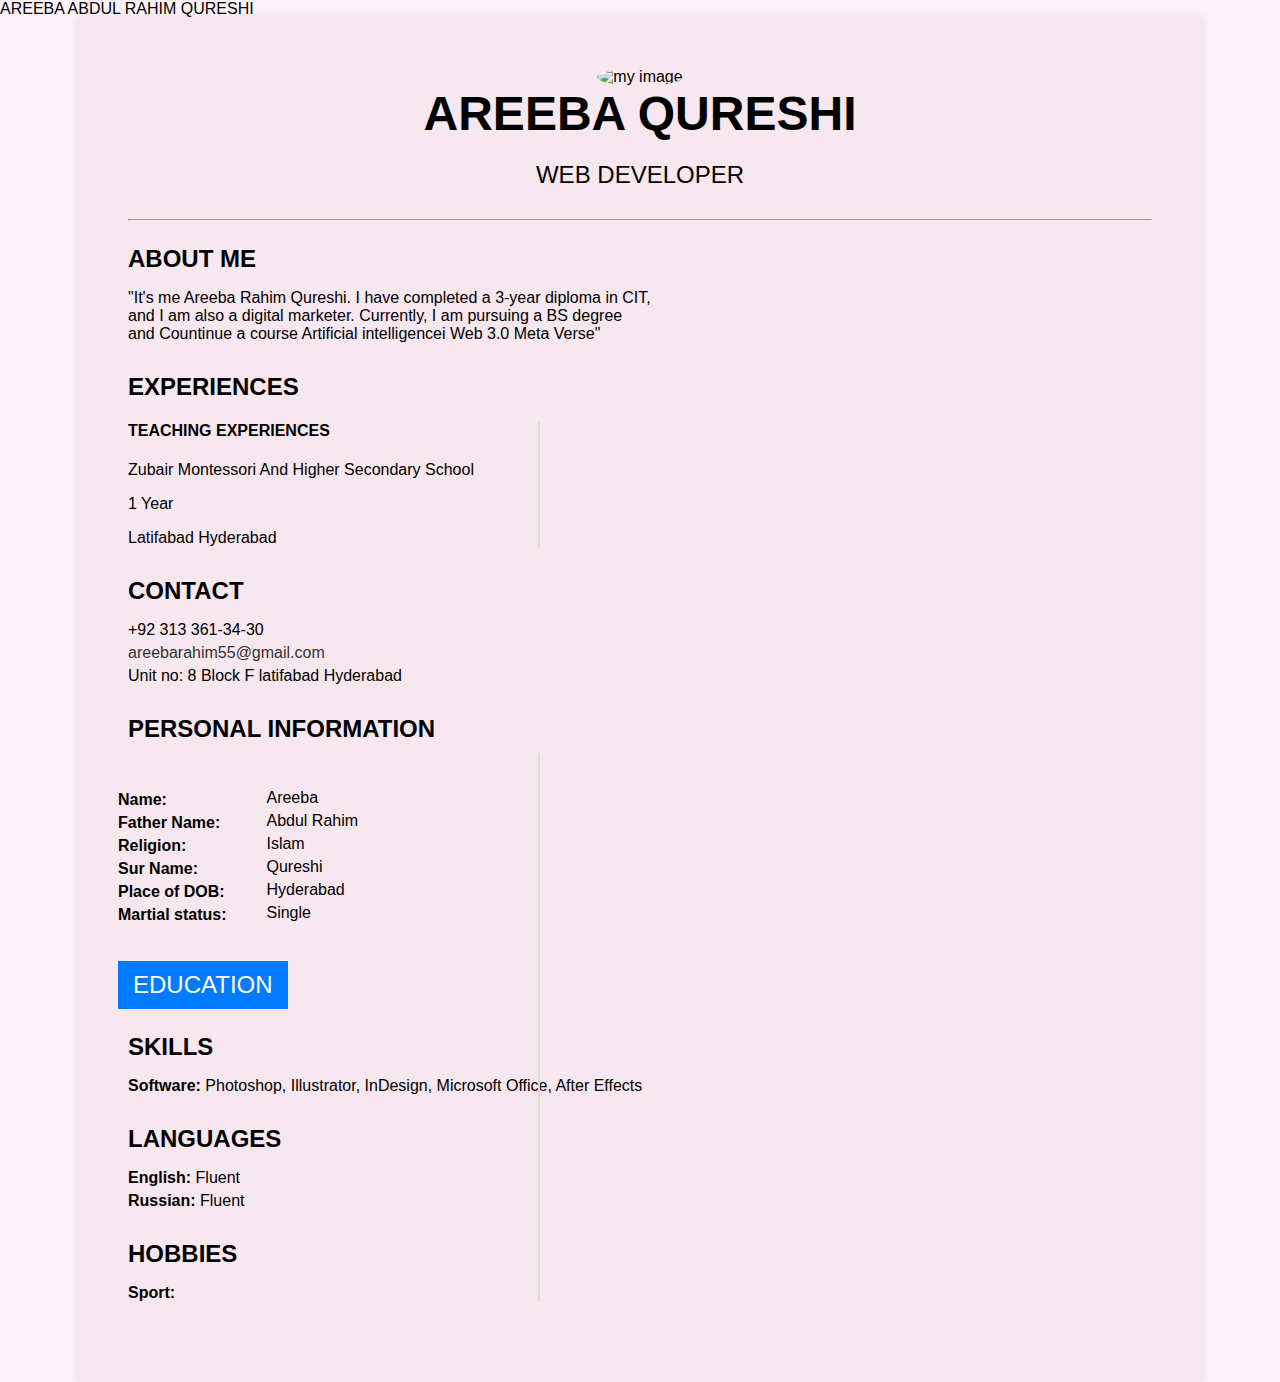
==== milestone1/index.html @ 1988c943 "milestone1" ====
<!DOCTYPE html>
<html>
<head>
    <link rel="stylesheet" href="https://cdnjs.cloudflare.com/ajax/libs/font-awesome/6.6.0/css/all.min.css" integrity="sha512-Kc323vGBEqzTmouAECnVceyQqyqdsSiqLQISBL29aUW4U/M7pSPA/gEUZQqv1cwx4OnYxTxve5UMg5GT6L4JJg==" crossorigin="anonymous" referrerpolicy="no-referrer" /> 
  <title> Resume</title>
  <Author>AREEBA ABDUL RAHIM QURESHI</Author>
  <style>
    body {
      
      font-family: Arial, sans-serif;
      margin: 0;
      padding: 0;
      box-sizing: border-box;
      background-color: #fcf2f9;
      color: #000000;
    }

    .container {
      width: 80%;
      margin: 0 auto;
      padding: 50px;
      background-color: #f7e7ef;
      box-shadow: 0 0 10px rgba(0, 0, 0, 0.1);
    }

    .header {
      text-align: center;
      margin-bottom: 30px;
      
    }
  .profile{
    position: relative;
    right: 400px;
    bottom: 150px;
  }

    .header h1 {
      margin: 0;
      font-size: 3em;
      font-weight: bold;
    }

    .header h2 {
      font-size: 1.5em;
      font-weight: normal;
    }

    .section {
      margin-bottom: 30px;
    }

    .section h3 {
      font-size: 1.5em;
      font-weight: bold;
      margin-bottom: 10px;
    }

    .section ul {
      list-style-type: none;
      padding: 0;
    }

    .section li {
      margin-bottom: 5px;
    }

    .section li span {
      font-weight: bold;
    }
     #codeBlock {
            display: none;
            background-color: #f4f4f4;
            padding: 10px;
            margin-top: 10px;
            border: 1px solid #ccc;
            
        }

        button {
            padding: 10px 15px;
            background-color: #007BFF;
            color: white;
            border: none;
            cursor: pointer;
            font-size: x-large;
        }

        button:hover {
            background-color: #0056b3;
        }
 .contact {
      margin-bottom: 20px;
    }

    .contact ul {
      list-style-type: none;
      padding: 0;
    }

    .contact li {
      margin-bottom: 5px;
    }

    .contact li span {
      font-weight: bold;
    }

    .contact a {
      color: #333;
      text-decoration: none;
    }

    .contact a:hover {
      text-decoration: underline;
    }

    .skills {
      margin-bottom: 20px;
    }

    .skills ul {
      list-style-type: none;
      padding: 0;
    }

    .skills li {
      margin-bottom: 5px;
    }

    .skills li span {
      font-weight: bold;
    }

    .languages {
      margin-bottom: 20px;
    }

    .languages ul {
      list-style-type: none;
      padding: 0;
    }

    .languages li {
      margin-bottom: 5px;
    }

    .languages li span {
      font-weight: bold;
    }

    .hobbies {
      margin-bottom: 20px;
    }

    .hobbies ul {
      list-style-type: none;
      padding: 0;
    }

    .hobbies li {
      margin-bottom: 5px;
    }

    .hobbies li span {
      font-weight: bold;
    }
    #toggle-button{
      display: none;
    }

    /* Style for the timeline */
    .timeline {
      position: relative;
      margin: 0 auto;
      padding: 0;
      width: 100%;
    }

    .timeline::before {
      content: '';
      position: absolute;
      left: 40%;
      top: 0;
      width: 2px;
      height: 100%;
      background-color: #ddd;
      z-index: 1;
    }

    .timeline-item {
      position: relative;
      width: 50%;
      margin: 20px auto;
      padding: 20px;
      background-color: #fff;
      border-radius: 5px;
      box-shadow: 0 0 10px rgba(0, 0, 0, 0.1);
      z-index: 2;
    }

    .timeline-item::before {
      content: '';
      position: absolute;
      top: 50%;
      left: 50%;
      transform: translate(-50%, -50%);
      width: 10px;
      height: 10px;
      background-color: #ddd;
      border-radius: 50%;
      z-index: 1;
    }

    .timeline-item::after {
      content: '';
      position: absolute;
      top: 50%;
      left: 50%;
      transform: translate(-50%, -50%);
      width: 10px;
      height: 10px;
      background-color: #ddd;
      border-radius: 50%;
      z-index: 1;
    }

    

    .timeline-left{
      position: relative;
     right: 10px;
    }

   

    .timeline-item.right {
      float: right;
      clear: right;
      
    }


    

    .timeline-item h4 {
      margin-top: 0;
      font-size: 1.2em;
      font-weight: bold;
      margin-bottom: 10px;
    }

    .timeline-item p {
      margin-bottom: 0;
    }

    /* Style for the toggle button */
    .toggle-button {
      display: inline-block;
      padding: 8px 16px;
      background-color: #4CAF50;
      color: white;
      border: none;
      border-radius: 5px;
      cursor: pointer;
      
    }

    .toggle-button:hover {
      background-color: #45a049;
    }

    /* Style for the hidden content */
    .hidden {
      display: none;
    }

    /* Style for the visible content */
    .visible {
      display: block;
    }
  </style>
</head>
<body>
  <div class="container">
    <HEADER>
    <div class="header">
        <img src="c:\Users\FUTURE TECH HYD\Desktop\images.jfif" alt="my image" 
        style=" width: 250px;
        height: 250px; 
        border-radius: 50%; 
        object-fit: cover">
        
      <h1>AREEBA QURESHI</h1>
      <h2>WEB DEVELOPER</h2>
      <div class="profile" >
    </div>
      
    </div><HR>
        <div class="section">
            <h3>ABOUT ME</h3>
            <div class="skills">
              <ul>
                <li> "It's me Areeba Rahim Qureshi. I have completed a 3-year diploma in CIT,<br>
                     and I am also a digital marketer. Currently, I am pursuing a BS degree <br>
                     and Countinue a course Artificial intelligencei Web 3.0 Meta Verse"
                </li>
              </ul>
            </div>
          </div>
          <div class="section">
            <h3>EXPERIENCES</h3>
          <div class="timeline">
            <div >
             
              <h4>TEACHING EXPERIENCES</h4>
              <P>Zubair Montessori And Higher Secondary School</P>
              <P>1 Year</P>
              <p>Latifabad Hyderabad</p>
            </div>
          </div>
    
       
        </div>
    <div class="section">
      <h3>CONTACT</h3>
      <div class="contact">
        <ul>
          <li><span>   <i class="fa-solid fa-phone"></i></span> +92 313 361-34-30</li>
            <!-- link daina hai email ka -->
          <li><span> <i class="fa-solid fa-envelope"> </i></span> <a href="mailto:">areebarahim55@gmail.com</a></li>
           <li><span> <i class="fa-solid fa-house"></i></span> Unit no: 8 Block F latifabad Hyderabad</li>
        </ul>
      </div>
    </div>
</HEADER>
<main>
    <div class="section">
        <h3> <i class="fa-solid fa-person"></i>    PERSONAL INFORMATION</h3>
      <div class="timeline">
        <div class="timeline-left">
            <div style="display: flex; gap: 40px;">
            <ul>
          <h4><li>Name:</li>
          <li>Father Name:</li>
          <li>Religion:</li>
          <li>Sur Name:</li>
          <li>Place of DOB:</li>
          <li>Martial status:</li></h4>
        </ul>
        <ul style="position: relative; top: 20px;">
            <li>Areeba</li>
            <li>Abdul Rahim</li>
            <li>Islam</li>
            <li>Qureshi</li>
            <li>Hyderabad</li>
            <li>Single</li>
        </ul>
    </div>
<button onclick="toggleCode()">EDUCATION</button>

    <div id="codeBlock">
        <pre>
            <div class="timeline">
                <div >
                  <h4>Government Girls Degree College</h4>
                  <p>Bs in Computer Science Countinue...<br></p>
                  <h4>COLLAGE</h4>
                  <P>2020-2021</P>
                  <P>Girls Degree College HYD</P>
                  <H4>SCHOOL</H4>
                  <p>2006-2018</p>
                  <P>APSSRC HYD</P>
                  <H4>Digital Marketing Course</H4>
                  <p>Enablers Hyderabad</p>
                </div>
              </div>
             </pre>
      </div>
    </div>

    <script>
        function toggleCode() {
            var codeBlock = document.getElementById('codeBlock');
            if (codeBlock.style.display === 'none') {
                codeBlock.style.display = 'block';
            } else {
                codeBlock.style.display = 'none';
            }
        }
    </script>
<div class="section">
      <h3>SKILLS</h3>
      <div class="skills">
        <ul>
          <li><span>Software:</span> Photoshop, Illustrator, InDesign, Microsoft Office, After Effects</li>
        </ul>
      </div>
    </div>

    <div class="section">
      <h3>LANGUAGES</h3>
      <div class="languages">
        <ul>
          <li><span>English:</span> Fluent</li>
          <li><span>Russian:</span> Fluent</li>
        </ul>
      </div>
    </div>

    <div class="section">
      <h3>HOBBIES</h3>
      <div class="hobbies">
        <ul>
          <li><span>Sport:</span> </li>
        </ul>
      </div>
    </div>
</main>
  </div>
  <script src="C:\Users\FUTURE TECH HYD\Desktop\HACKATON1\hack.js"></script>
</body>
</html>
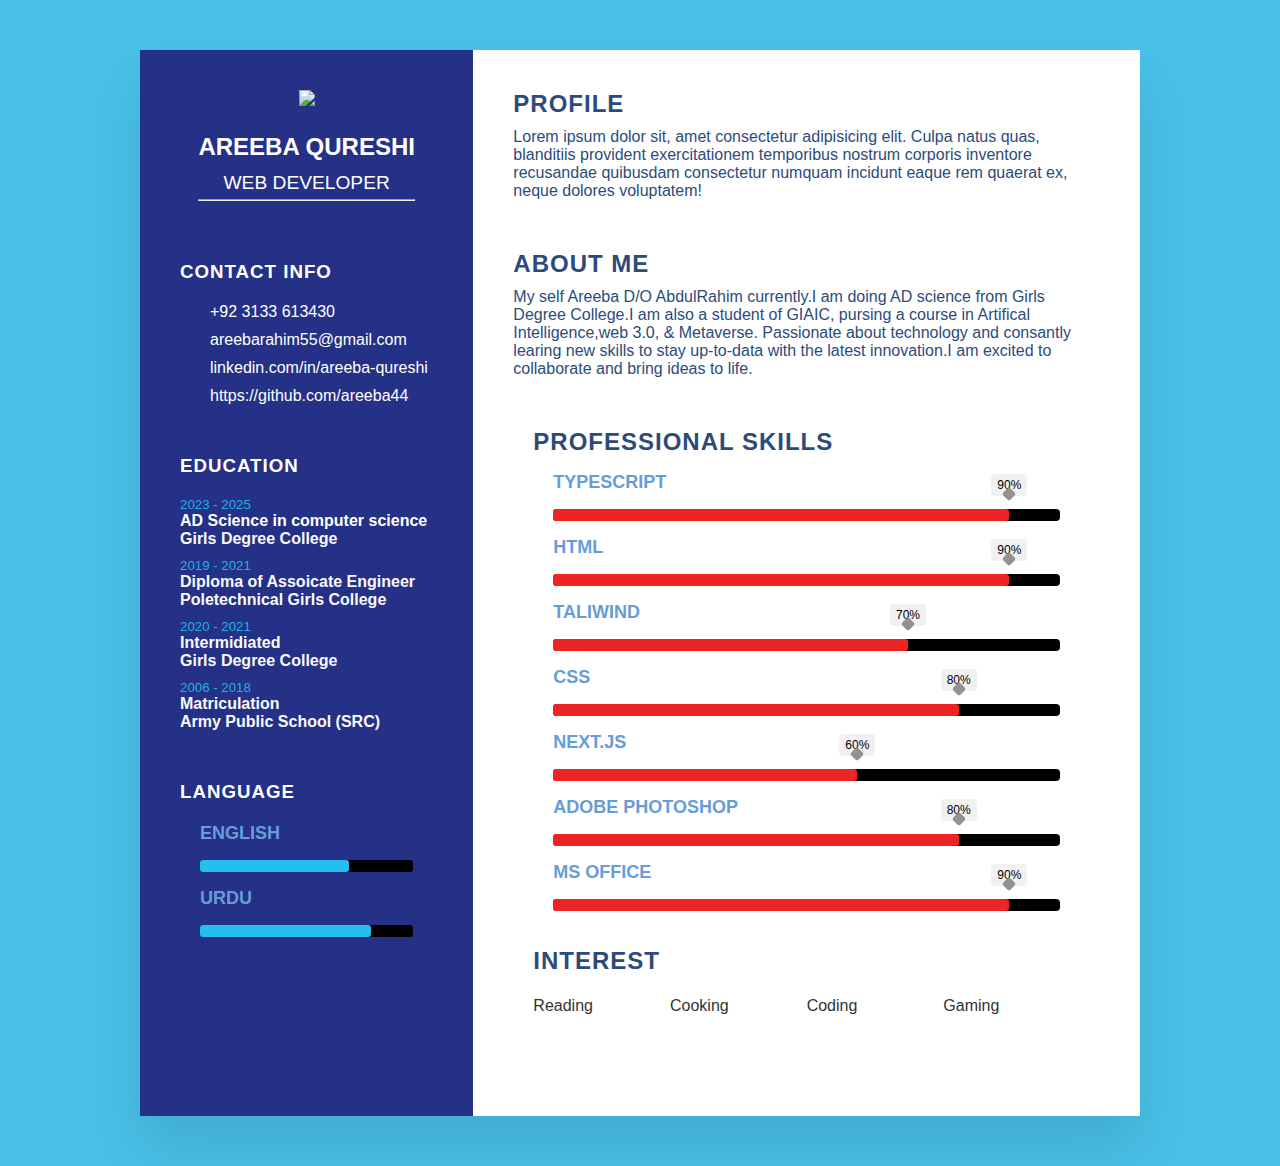
==== commit ea78cad8: "resume builder" ====
--- a/milestone1/index.html
+++ b/milestone1/index.html
@@ -3,420 +3,312 @@
 <head>
     <link rel="stylesheet" href="https://cdnjs.cloudflare.com/ajax/libs/font-awesome/6.6.0/css/all.min.css" integrity="sha512-Kc323vGBEqzTmouAECnVceyQqyqdsSiqLQISBL29aUW4U/M7pSPA/gEUZQqv1cwx4OnYxTxve5UMg5GT6L4JJg==" crossorigin="anonymous" referrerpolicy="no-referrer" /> 
   <title> Resume</title>
-  <Author>AREEBA ABDUL RAHIM QURESHI</Author>
-  <style>
-    body {
-      
-      font-family: Arial, sans-serif;
-      margin: 0;
-      padding: 0;
-      box-sizing: border-box;
-      background-color: #fcf2f9;
-      color: #000000;
-    }
-
-    .container {
-      width: 80%;
-      margin: 0 auto;
-      padding: 50px;
-      background-color: #f7e7ef;
-      box-shadow: 0 0 10px rgba(0, 0, 0, 0.1);
-    }
-
-    .header {
-      text-align: center;
-      margin-bottom: 30px;
-      
-    }
-  .profile{
-    position: relative;
-    right: 400px;
-    bottom: 150px;
-  }
-
-    .header h1 {
-      margin: 0;
-      font-size: 3em;
-      font-weight: bold;
-    }
-
-    .header h2 {
-      font-size: 1.5em;
-      font-weight: normal;
-    }
-
-    .section {
-      margin-bottom: 30px;
-    }
-
-    .section h3 {
-      font-size: 1.5em;
-      font-weight: bold;
-      margin-bottom: 10px;
-    }
-
-    .section ul {
-      list-style-type: none;
-      padding: 0;
-    }
-
-    .section li {
-      margin-bottom: 5px;
-    }
-
-    .section li span {
-      font-weight: bold;
-    }
-     #codeBlock {
-            display: none;
-            background-color: #f4f4f4;
-            padding: 10px;
-            margin-top: 10px;
-            border: 1px solid #ccc;
-            
-        }
-
-        button {
-            padding: 10px 15px;
-            background-color: #007BFF;
-            color: white;
-            border: none;
-            cursor: pointer;
-            font-size: x-large;
-        }
-
-        button:hover {
-            background-color: #0056b3;
-        }
- .contact {
-      margin-bottom: 20px;
-    }
-
-    .contact ul {
-      list-style-type: none;
-      padding: 0;
-    }
-
-    .contact li {
-      margin-bottom: 5px;
-    }
-
-    .contact li span {
-      font-weight: bold;
-    }
-
-    .contact a {
-      color: #333;
-      text-decoration: none;
-    }
-
-    .contact a:hover {
-      text-decoration: underline;
-    }
-
-    .skills {
-      margin-bottom: 20px;
-    }
-
-    .skills ul {
-      list-style-type: none;
-      padding: 0;
-    }
-
-    .skills li {
-      margin-bottom: 5px;
-    }
-
-    .skills li span {
-      font-weight: bold;
-    }
-
-    .languages {
-      margin-bottom: 20px;
-    }
-
-    .languages ul {
-      list-style-type: none;
-      padding: 0;
-    }
-
-    .languages li {
-      margin-bottom: 5px;
-    }
-
-    .languages li span {
-      font-weight: bold;
-    }
-
-    .hobbies {
-      margin-bottom: 20px;
-    }
-
-    .hobbies ul {
-      list-style-type: none;
-      padding: 0;
-    }
-
-    .hobbies li {
-      margin-bottom: 5px;
-    }
-
-    .hobbies li span {
-      font-weight: bold;
-    }
-    #toggle-button{
-      display: none;
-    }
-
-    /* Style for the timeline */
-    .timeline {
-      position: relative;
-      margin: 0 auto;
-      padding: 0;
-      width: 100%;
-    }
-
-    .timeline::before {
-      content: '';
-      position: absolute;
-      left: 40%;
-      top: 0;
-      width: 2px;
-      height: 100%;
-      background-color: #ddd;
-      z-index: 1;
-    }
-
-    .timeline-item {
-      position: relative;
-      width: 50%;
-      margin: 20px auto;
-      padding: 20px;
-      background-color: #fff;
-      border-radius: 5px;
-      box-shadow: 0 0 10px rgba(0, 0, 0, 0.1);
-      z-index: 2;
-    }
-
-    .timeline-item::before {
-      content: '';
-      position: absolute;
-      top: 50%;
-      left: 50%;
-      transform: translate(-50%, -50%);
-      width: 10px;
-      height: 10px;
-      background-color: #ddd;
-      border-radius: 50%;
-      z-index: 1;
-    }
-
-    .timeline-item::after {
-      content: '';
-      position: absolute;
-      top: 50%;
-      left: 50%;
-      transform: translate(-50%, -50%);
-      width: 10px;
-      height: 10px;
-      background-color: #ddd;
-      border-radius: 50%;
-      z-index: 1;
-    }
-
-    
-
-    .timeline-left{
-      position: relative;
-     right: 10px;
-    }
-
-   
-
-    .timeline-item.right {
-      float: right;
-      clear: right;
-      
-    }
-
-
-    
-
-    .timeline-item h4 {
-      margin-top: 0;
-      font-size: 1.2em;
-      font-weight: bold;
-      margin-bottom: 10px;
-    }
-
-    .timeline-item p {
-      margin-bottom: 0;
-    }
-
-    /* Style for the toggle button */
-    .toggle-button {
-      display: inline-block;
-      padding: 8px 16px;
-      background-color: #4CAF50;
-      color: white;
-      border: none;
-      border-radius: 5px;
-      cursor: pointer;
-      
-    }
-
-    .toggle-button:hover {
-      background-color: #45a049;
-    }
-
-    /* Style for the hidden content */
-    .hidden {
-      display: none;
-    }
-
-    /* Style for the visible content */
-    .visible {
-      display: block;
-    }
-  </style>
+  <link rel="stylesheet" href="style.css">
+ 
 </head>
 <body>
+
   <div class="container">
-    <HEADER>
-    <div class="header">
-        <img src="c:\Users\FUTURE TECH HYD\Desktop\images.jfif" alt="my image" 
-        style=" width: 250px;
-        height: 250px; 
-        border-radius: 50%; 
-        object-fit: cover">
+    <div class="left_side">
+        <div class="profileText">
+            <div class="imgBx">
+                <img src="c:\Users\sanaa\Desktop\img.PNG">
+            </div>
+            <h2>Areeba Qureshi<br><span>Web Developer<hr></span></h2>
+        </div>
+        <div class="contactInfo">
+            <h3 class="title">Contact Info</h3>
+            <ul>
+                <li style="display: flex;">
+                    <span class="icon"><i class="fa fa-phone" aria-hidden="true"></i></span>
+                    <span class="text">+92 3133 613430</span>
+                </li>
+                <li style="display: flex;">
+                    <span class="icon"><i class="fa fa-envelope" aria-hidden="true"></i></span>
+                    <span class="text">areebarahim55@gmail.com</span>
+                </li>
+                <li  style="display: flex;">
+                    <span class="icon"><i class="fa fa-linkedin" aria-hidden="true"></i></span>
+                    <span class="text">linkedin.com/in/areeba-qureshi</span>
+                </li>
+                <li  style="display: flex;">
+                    <span class="icon"><i class="fa fa-github" aria-hidden="true"></i></span>
+                    <span class="text">https://github.com/areeba44</span>
+                </li>
+            </ul>
+        </div>
+
+        <div class="contactInfo education">
+            <h3 class="title">Education</h3>
+            <ul>
+                <li>
+                    <h5>2023 - 2025</h5>
+                   <h4 style="color: rgb(249, 249, 249);  color: #fff;">AD Science in computer science</h4>
+                   <h4 style="color: rgb(249, 249, 249);">Girls Degree College</h4>
+                </li>
+                <li>
+                    <h5>2019 - 2021</h5>
+                   <h4 style="color: rgb(249, 249, 249);">Diploma of Assoicate Engineer</h4>
+                   <h4 style="color: rgb(249, 249, 249);">Poletechnical Girls College</h4>
+                </li>
+                <li>
+                    <h5>2020 - 2021</h5>
+                   <h4 style="color: rgb(249, 249, 249);">Intermidiated</h4>
+                   <h4 style="color: rgb(249, 249, 249);">Girls Degree College</h4>
+                </li>
+                <li>
+                    <h5>2006 - 2018</h5>
+                   <h4 style="color: rgb(249, 249, 249);">Matriculation</h4>
+                   <h4 style="color: rgb(249, 249, 249);">Army Public School (SRC)</h4>
+                </li>
+                </ul>
+                </div>
+                <div class="contactInfo language">
+                    <h3 class="title">Language</h3>
+                    <ul>
+                        <div class="lang">
+                            <div class="lang-name">English</div>
+                              <div class="lang-bar">
+                              <div class="lang-per" per="70%" style="max-width: 70%;"></div>
+                          </div>
+                              </div>
+                              <div class="lang">
+                                <div class="lang-name">Urdu</div>
+                                  <div class="lang-bar">
+                                  <div class="lang-per" per="80%" style="max-width: 80%;"></div>
+                              </div>
+                                  </div>
+                       
+                        
+                    </ul>
+                </div>
+                
+    </div>
+    <div class="right_side">
         
-      <h1>AREEBA QURESHI</h1>
-      <h2>WEB DEVELOPER</h2>
-      <div class="profile" >
+        <div class="about">
+            <h2 class="title2">Profile</h2>
+            <p>Lorem ipsum dolor sit, amet consectetur adipisicing elit. Culpa natus quas, 
+                blanditiis provident exercitationem temporibus nostrum corporis inventore 
+                recusandae quibusdam consectetur numquam incidunt eaque rem quaerat 
+                ex, neque dolores voluptatem!</p>
+        </div>
+        <div class="about">
+            <h2 class="title2">About Me</h2>
+            <p>My self Areeba D/O AbdulRahim currently.I am doing AD science from Girls Degree College.I am also a student of GIAIC, pursing a course in Artifical Intelligence,web 3.0, & Metaverse.
+                Passionate about technology and consantly learing new skills to stay up-to-data with the latest
+                innovation.I am excited to collaborate and bring ideas to life. </p>
+        </div>
+        <div class="skill">
+            <h2 class="title2">PROFESSIONAL SKILLS</h2>
+            <div class="skill">
+          <div class="skill-name">Typescript</div>
+            <div class="skill-bar">
+            <div class="skill-per" per="90%" style="max-width: 90%;"></div>
+        </div>
+            </div>
+            <div class="skill">
+          <div class="skill-name">Html</div>
+            <div class="skill-bar">
+            <div class="skill-per" per="90%" style="max-width: 90%;"></div>
+        </div>
+            </div>
+            <div class="skill">
+                <div class="skill-name">Taliwind</div>
+                  <div class="skill-bar">
+                  <div class="skill-per" per="70%" style="max-width: 70%;"></div>
+              </div>
+                  </div>
+                  <div class="skill">
+                    <div class="skill-name">Css</div>
+                      <div class="skill-bar">
+                      <div class="skill-per" per="80%" style="max-width: 80%;"></div>
+                  </div>
+                      </div>
+                      <div class="skill">
+                        <div class="skill-name">Next.js</div>
+                          <div class="skill-bar">
+                          <div class="skill-per" per="60%" style="max-width: 60%;"></div>
+                      </div>
+                          </div>
+                          <div class="skill">
+                            <div class="skill-name">Adobe Photoshop</div>
+                              <div class="skill-bar">
+                              <div class="skill-per" per="80%" style="max-width: 80%;"></div>
+                          </div>
+                              </div>
+                              <div class="skill">
+                                <div class="skill-name">Ms office</div>
+                                  <div class="skill-bar">
+                                  <div class="skill-per" per="90%" style="max-width: 90%;"></div>
+                              </div>
+                                  </div><br><br>
+               
+               <div class="about interest">
+                <h2 class="title2">Interest</h2>
+                <ul>
+                    <li><i class="fa fa-header" aria-hidden="true"><space></i>Reading</li></space>
+                    <li><i class="fa fa-cutlery" aria-hidden="true"></i>Cooking</li>
+                    <li><i class="fa fa-laptop" aria-hidden="true"></i>Coding</li>
+                    <li><i class="fa fa-gamepad" aria-hidden="true"></i>Gaming</li>
+                </ul>
+        </div>
     </div>
-      
-    </div><HR>
-        <div class="section">
-            <h3>ABOUT ME</h3>
-            <div class="skills">
-              <ul>
-                <li> "It's me Areeba Rahim Qureshi. I have completed a 3-year diploma in CIT,<br>
-                     and I am also a digital marketer. Currently, I am pursuing a BS degree <br>
-                     and Countinue a course Artificial intelligencei Web 3.0 Meta Verse"
-                </li>
-              </ul>
-            </div>
-          </div>
-          <div class="section">
-            <h3>EXPERIENCES</h3>
-          <div class="timeline">
-            <div >
-             
-              <h4>TEACHING EXPERIENCES</h4>
-              <P>Zubair Montessori And Higher Secondary School</P>
-              <P>1 Year</P>
-              <p>Latifabad Hyderabad</p>
-            </div>
-          </div>
-    
-       
-        </div>
-    <div class="section">
-      <h3>CONTACT</h3>
-      <div class="contact">
-        <ul>
-          <li><span>   <i class="fa-solid fa-phone"></i></span> +92 313 361-34-30</li>
-            <!-- link daina hai email ka -->
-          <li><span> <i class="fa-solid fa-envelope"> </i></span> <a href="mailto:">areebarahim55@gmail.com</a></li>
-           <li><span> <i class="fa-solid fa-house"></i></span> Unit no: 8 Block F latifabad Hyderabad</li>
-        </ul>
-      </div>
     </div>
-</HEADER>
-<main>
-    <div class="section">
-        <h3> <i class="fa-solid fa-person"></i>    PERSONAL INFORMATION</h3>
-      <div class="timeline">
-        <div class="timeline-left">
-            <div style="display: flex; gap: 40px;">
-            <ul>
-          <h4><li>Name:</li>
-          <li>Father Name:</li>
-          <li>Religion:</li>
-          <li>Sur Name:</li>
-          <li>Place of DOB:</li>
-          <li>Martial status:</li></h4>
-        </ul>
-        <ul style="position: relative; top: 20px;">
-            <li>Areeba</li>
-            <li>Abdul Rahim</li>
-            <li>Islam</li>
-            <li>Qureshi</li>
-            <li>Hyderabad</li>
-            <li>Single</li>
-        </ul>
-    </div>
-<button onclick="toggleCode()">EDUCATION</button>
-
-    <div id="codeBlock">
-        <pre>
-            <div class="timeline">
-                <div >
-                  <h4>Government Girls Degree College</h4>
-                  <p>Bs in Computer Science Countinue...<br></p>
-                  <h4>COLLAGE</h4>
-                  <P>2020-2021</P>
-                  <P>Girls Degree College HYD</P>
-                  <H4>SCHOOL</H4>
-                  <p>2006-2018</p>
-                  <P>APSSRC HYD</P>
-                  <H4>Digital Marketing Course</H4>
-                  <p>Enablers Hyderabad</p>
-                </div>
-              </div>
-             </pre>
-      </div>
-    </div>
-
-    <script>
-        function toggleCode() {
-            var codeBlock = document.getElementById('codeBlock');
-            if (codeBlock.style.display === 'none') {
-                codeBlock.style.display = 'block';
-            } else {
-                codeBlock.style.display = 'none';
-            }
-        }
-    </script>
-<div class="section">
-      <h3>SKILLS</h3>
-      <div class="skills">
-        <ul>
-          <li><span>Software:</span> Photoshop, Illustrator, InDesign, Microsoft Office, After Effects</li>
-        </ul>
-      </div>
-    </div>
-
-    <div class="section">
-      <h3>LANGUAGES</h3>
-      <div class="languages">
-        <ul>
-          <li><span>English:</span> Fluent</li>
-          <li><span>Russian:</span> Fluent</li>
-        </ul>
-      </div>
-    </div>
-
-    <div class="section">
-      <h3>HOBBIES</h3>
-      <div class="hobbies">
-        <ul>
-          <li><span>Sport:</span> </li>
-        </ul>
-      </div>
-    </div>
-</main>
-  </div>
-  <script src="C:\Users\FUTURE TECH HYD\Desktop\HACKATON1\hack.js"></script>
 </body>
-</html>+</html>
+
+
+
+
+
+
+
+
+
+
+
+
+
+
+
+
+
+
+
+
+
+
+
+
+
+
+
+
+
+
+
+
+
+
+
+
+
+
+
+
+
+
+
+
+
+
+
+
+
+
+
+
+
+
+
+
+
+
+
+
+
+
+
+
+
+
+
+
+
+
+
+
+
+
+
+
+
+
+
+
+
+
+
+
+
+
+
+
+
+
+
+
+
+
+
+
+
+
+
+
+
+
+
+
+
+
+
+
+
+
+
+
+
+
+
+
+
+
+
+
+
+
+
+
+
+
+
+
+
+
+
+
+
+
+
+
+
+
+
+
+
+
+
+
+
+
+
+
+
+
+
+
+
+
+  --- a/milestone1/style.css
+++ b/milestone1/style.css
@@ -0,0 +1,237 @@
+@import url('https://font.googleadis.com/css?family=poppins:200,300,400,500,600,700,800,900%display=swap');
+*{
+    margin: 0;
+    padding:0;
+    box-sizing: border-box;
+    font-family: 'Poppins', sans-serif;
+}
+body{
+    background: rgb(73, 192, 232);
+    display: flex;
+    justify-content: center;
+    align-items: center;
+    min-width: 100vh;   
+}
+.container{
+    position: relative;
+    width: 100%;
+    max-width: 1000px;
+    min-height: 1000px;
+    background: #fff;
+    margin: 50px;
+    display: grid;
+    grid-template-columns: 1fr 2fr;
+    box-shadow: 0 35px 55px rgba(0,0,0,0.1);
+}
+.container .left_side{
+    position: relative;
+    background: #253087;
+    padding:40px;
+}
+.profileText{
+    position: relative;
+    display: flex;
+    flex-direction: column;
+    align-items: center;
+    padding-bottom: 20px;
+    padding-bottom: 1px solid rgba(255,255,255,0.2);
+    color: #fff;
+}
+.contactInfo ul {
+    position: relative;
+}
+.contactInfo ul li{
+    position: relative;
+    list-style: none;
+    margin: 10px 0;
+    cursor: pointer;
+}
+.contactInfo ul li .icon{
+    display: inline-block;
+    width: 30px;
+    font-size: 16px;
+    color:#000000;
+}
+.contactInfo ul li span{
+    color:#fff;
+    font-weight: 200;
+}
+.profileText h2{
+   color: #fff;
+   font-size: 1.5em;
+   margin-top: 20px;
+   text-transform: uppercase;
+   text-align: center;
+   font-weight: 600;
+   line-height: 1.4em;
+}
+.profileText h2 span{
+   font-size: 0.8em;
+   font-weight: 300;
+}
+.title2{
+    color: #2c4b7b;
+    text-transform: uppercase;
+    letter-spacing: 1px;
+    margin-bottom: 10px;
+}
+.contactInfo {
+    padding-top: 40px;
+}
+.title{
+    color: #fff;
+    text-transform: uppercase;
+    font-weight: 600;
+    letter-spacing: 1px;
+    margin-bottom: 20px;
+}
+.contactInfo ul{
+    position: relative;
+}
+.contactInfo ul li{
+    position: relative;
+    list-style: none;
+    margin: 10px 0;
+    cursor: pointer;
+}
+.contactInfo ul li .icon{
+    display: inline-block;
+    width: 30px;
+    font-size: 16px;
+    color:#54bdf6;
+}
+.contactInfo ul li span{
+    color:#fff;
+    font-weight: 300;
+}
+.contactInfo .education li{
+    margin-bottom: 15px;
+}
+.contactInfo.education h5{
+    color: #1fb2e3;
+    font-weight: 500;
+}
+ .contactInfo .education h4{
+    color: #fff;
+    font-weight: 500;
+} 
+.contactInfo .education h4{
+    color: #fff;
+    font-weight: 300;
+} 
+.lang{
+    width: 100%;
+    max-width: 500px;
+    padding: 0 20px;
+}
+.lang-name{
+    font-size: 18px;
+    font-weight: 700;
+    color: #669dd8;
+    text-transform: uppercase;
+    margin: 16px 0;
+}
+.lang-bar{
+    height: 12px;
+    background: #000000;
+    border-radius: 3px;
+   
+}
+.lang-per{
+    height: 12px;
+    background: rgb(36, 191, 238);
+    border-radius: 3px;
+    position: relative;
+    animation: fillBars 2.5s 1;
+}
+.container .right_side{
+    position: relative;
+    background: #fff;
+    padding:40px;
+}
+.about{
+    margin-bottom: 50px;
+}
+.about:last-child{
+    margin-top: 0;
+}
+p{
+    color: #2c4b7b;
+}
+.about .box{
+    display: flex;
+    margin: 20px 0;
+}
+
+.skill{
+    width: 100%;
+    max-width: 600px;
+    padding: 0 20px;
+}
+.skill-name{
+    font-size: 18px;
+    font-weight: 700;
+    color: #669dd8;
+    text-transform: uppercase;
+    margin: 16px 0;
+}
+.skill-bar{
+    height: 12px;
+    background: #000000;
+    border-radius: 4px;
+}
+.skill-per{
+    height: 12px;
+    background: rgb(238, 36, 36);
+    border-radius: 3px;
+    position: relative;
+    animation: fillBars 2.5s 1;
+}
+.skill-per::before{
+    content: attr(per);
+    position: absolute;
+    padding: 4px 6px;
+    background: #f1f1f1;
+    border-radius: 4px;
+    font-size: 12px;
+    top:-35px;
+    right: 0;
+    transform: translate(50%);
+}
+.skill-per::after{
+    content: "";
+    position: absolute;
+    width: 10px;
+    height: 10px;
+    background: #959191;
+    top: -20px;
+    right: 0;
+    transform: translate(50%) rotate(45deg);
+    border-radius: 2px;
+}
+ .interest ul{
+    display: grid;
+    grid-template-columns: repeat(4, 1fr);
+ }
+ .interest ul li{
+    list-style: none;
+    color: #333;
+    font-weight: 400;
+    margin: 10px 0;
+ }
+ .interest ul li .fa{
+    color: #1fb2e3;
+    font-size: 18px;
+ }
+ @media (max-width:1000px){
+    .container{
+        margin: 10px;
+        grid-template-columns: repeat(1, 1fr);
+    }
+    .interest ul {
+        grid-template-columns: repeat(1, 1fr);
+    }
+ }
+ @madia  (max-width:600px) {
+    grid-template-columns: repeat(1, 1fr)
+ }
